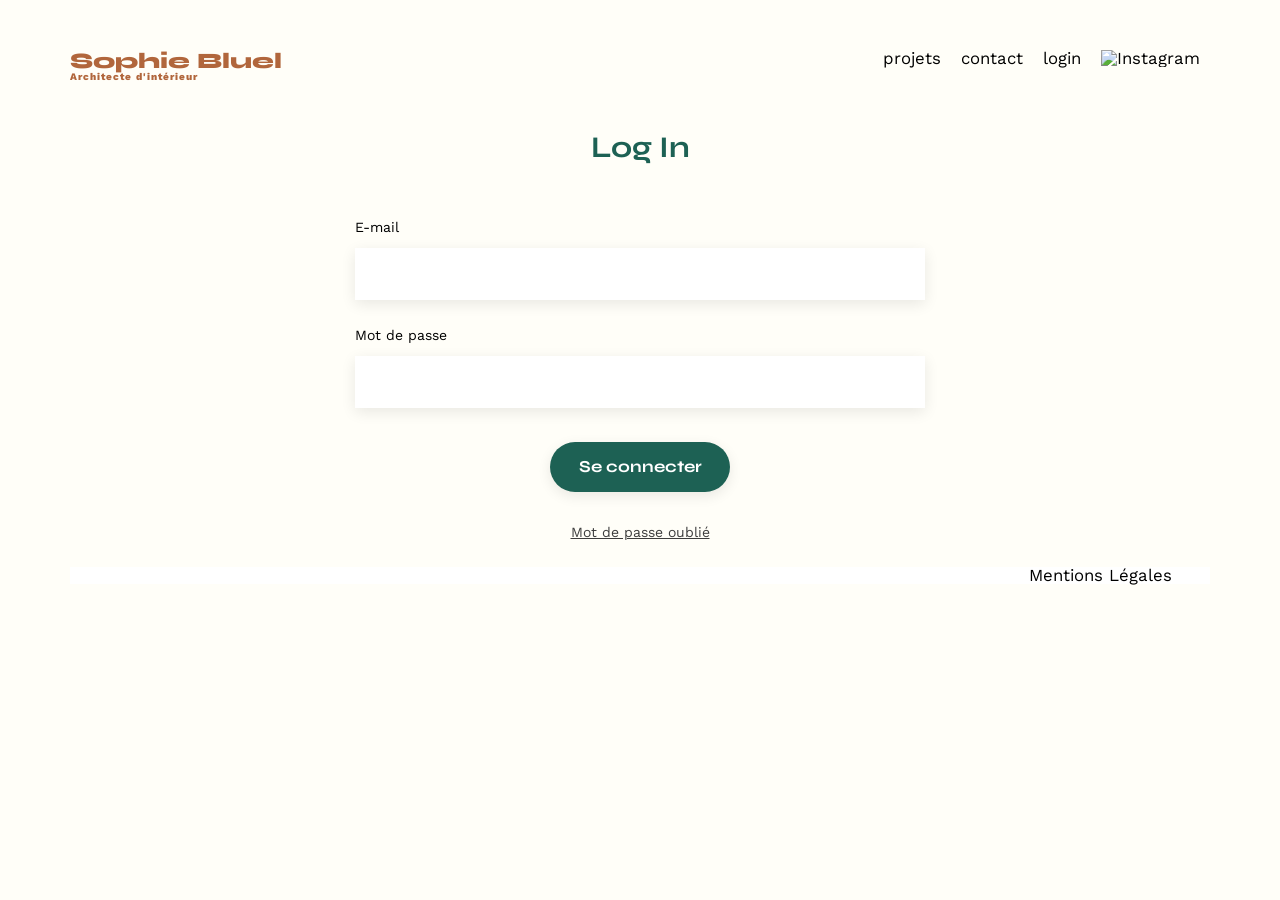
==== FrontEnd/login.html @ 3723a631 "Added a new page login.html and added content, and added the email and password form Updated index.h" ====
<!DOCTYPE html>
<html lang="fr">
<head>
  <meta charset="UTF-8">
	<title>Sophie Bluel - Architecte d'intérieur</title>
	<meta name="viewport" content="width=device-width, initial-scale=1.0">
	<link rel="preconnect" href="https://fonts.googleapis.com">
	<link rel="preconnect" href="https://fonts.gstatic.com" crossorigin>
	<link href="https://fonts.googleapis.com/css2?family=Syne:wght@700;800&family=Work+Sans&display=swap" rel="stylesheet">
	<meta name="description" content="">
	<link rel="stylesheet" href="./assets/style.css">
  <script type="module" src="./scripts/main.js" defer></script>
</head>
<body>
<header>
  <h1>Sophie Bluel <span>Architecte d'intérieur</span></h1>
  <nav>
    <ul>
      <li>projets</li>
      <li>contact</li>
      <li><a href="./login.html"></a>login</li>
      <li><img src="./assets/icons/instagram.png" alt="Instagram"></li>
    </ul>
  </nav>
</header>
<main>
  <section id="contact">
    <h2>Log In</h2>
    <form action="#" method="post">
      <label for="email">E-mail</label>
      <input type="email" name="email" id="email">
      <label for="message">Mot de passe</label>
      <input type="password" name="password" id="password">
			<input type="submit" value="Se connecter">
      <a href="">Mot de passe oublié</a>
    </form>
	</section>
</main>

<footer>
  <nav>
    <ul>
      <li>Mentions Légales</li>
    </ul>
  </nav>
</footer>
</body>
</html>
---- FrontEnd/assets/style.css ----
/* http://meyerweb.com/eric/tools/css/reset/
   v2.0 | 20110126
   License: none (public domain)
*/

html, body, div, span, applet, object, iframe,
h1, h2, h3, h4, h5, h6, p, blockquote, pre,
a, abbr, acronym, address, big, cite, code,
del, dfn, em, img, ins, kbd, q, s, samp,
small, strike, strong, sub, sup, tt, var,
b, u, i, center,
dl, dt, dd, ol, ul, li,
fieldset, form, label, legend,
table, caption, tbody, tfoot, thead, tr, th, td,
article, aside, canvas, details, embed,
figure, figcaption, footer, header, hgroup,
menu, nav, output, ruby, section, summary,
time, mark, audio, video {
	margin: 0;
	padding: 0;
	border: 0;
	font-size: 100%;
	font: inherit;
	vertical-align: baseline;
}
/* HTML5 display-role reset for older browsers */
article, aside, details, figcaption, figure,
footer, header, hgroup, menu, nav, section {
	display: block;
}
body {
	line-height: 1;
}
ol, ul {
	list-style: none;
}
blockquote, q {
	quotes: none;
}
blockquote:before, blockquote:after,
q:before, q:after {
	content: '';
	content: none;
}
table {
	border-collapse: collapse;
	border-spacing: 0;
}
/** end reset css**/
body {
	max-width: 1140px;
	margin:auto;
	font-family: 'Work Sans' ;
	font-size: 14px;
  background-color: #FFFEF8;
}
header {
	display: flex;
	justify-content: space-between;
	margin: 50px 0
}
section {
	margin: 50px 0
}

h1{
	display: flex;
	flex-direction: column;
	font-family: 'Syne';
	font-size: 22px;
	font-weight: 800;
	color: #B1663C
}

h1 > span {
	font-family: 'Work Sans';
	font-size:10px;
	letter-spacing: 0.1em;
}

h2{
	font-family: 'Syne';
	font-weight: 700;
	font-size: 30px;
	color: #1D6154
}
nav ul {
	display: flex;
	align-items: center;
	list-style-type: none;
}
nav li {
	padding: 0 10px;
	font-size: 1.2em;
}

li:hover {
	color: #B1663C;
}
#introduction {
	display: flex;
	align-items: center;
}
#introduction figure {
	flex: 1
}
#introduction img {
	display: block;
	margin: auto;
	width: 80%;
}

#introduction article {
	flex: 1
}
#introduction h2 {
	margin-bottom: 1em;
}

#introduction p {
	margin-bottom: 0.5em;
}
#portfolio h2 {
	text-align: center;
	margin-bottom: 1em;
}

.filterbar {
  display: flex;
  justify-content: center;
  gap: 10px;
  margin: 51px;
}
.filterbar span {
  color: #1D6154;
  border: 1px solid #1D6154;
  border-radius: 60px;
  padding: 9px 30px;
  font-weight: bold;
}
.filterbar span:hover {
  background-color: #1D6154;
  color: white;
}

.gallery {
	width: 100%;
	display: grid;
	grid-template-columns: 1fr 1fr 1fr;
	grid-column-gap: 20px;
	grid-row-gap: 20px;
}

.gallery img {
	width: 100%;

}
#contact {
	width: 50%;
  margin: auto;
}
#contact > * {
	text-align: center;
}
#contact h2{
	margin-bottom: 20px;
}
#contact form {
	text-align: left;
	margin-top:30px;
	display: flex;
	flex-direction: column;
}

#contact input {
	height: 50px;
	font-size: 1.2em;
	border: none;
	box-shadow: 0px 4px 14px rgba(0, 0, 0, 0.09);
}
#contact label {
	margin: 2em 0 1em 0;
}
#contact textarea {
	border: none;
	box-shadow: 0px 4px 14px rgba(0, 0, 0, 0.09);
}
#contact a {
  text-align: center;
  color: #3D3D3D;
}

input[type="submit"]{
	font-family: 'Syne';
	font-weight: 700;
	color: white;
	background-color: #1D6154;
	margin : 2em auto ;
	width: 180px;
	text-align: center;
	border-radius: 60px ;
}

footer {
  background-color: #FFFFFF;
}
footer nav ul {
	display: flex;
	justify-content: flex-end;
	margin: 2em;
}
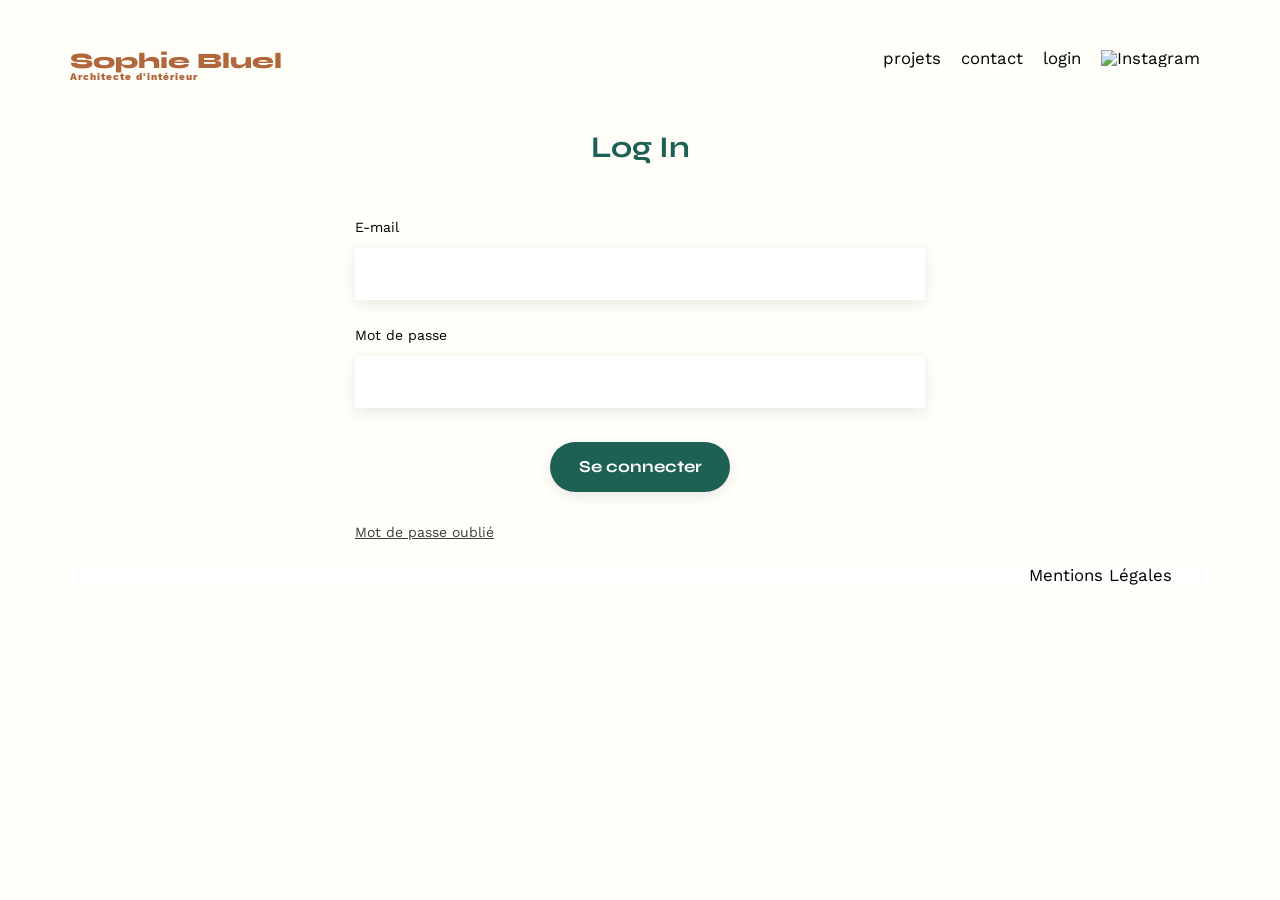
==== commit 3119d092: "Updated login.html with new information in form Removed script main. js from the head Added the func" ====
--- a/FrontEnd/login.html
+++ b/FrontEnd/login.html
@@ -9,7 +9,7 @@
 	<link href="https://fonts.googleapis.com/css2?family=Syne:wght@700;800&family=Work+Sans&display=swap" rel="stylesheet">
 	<meta name="description" content="">
 	<link rel="stylesheet" href="./assets/style.css">
-  <script type="module" src="./scripts/main.js" defer></script>
+  <script type="module" src="./scripts/login.js" defer></script>
 </head>
 <body>
 <header>
@@ -26,14 +26,17 @@
 <main>
   <section id="contact">
     <h2>Log In</h2>
-    <form action="#" method="post">
+    <!-- Add the route -->
+    <form action="http://localhost:5678/api/users/login" method="post" id="form">
       <label for="email">E-mail</label>
-      <input type="email" name="email" id="email">
+      <input type="email" name="email" id="email" required>
+      <p id="wrongEmail"></p>
       <label for="message">Mot de passe</label>
-      <input type="password" name="password" id="password">
-			<input type="submit" value="Se connecter">
-      <a href="">Mot de passe oublié</a>
+      <input type="password" name="password" id="password" required>
+      <p id="wrongPassword"></p>
+			<input type="submit" value="Se connecter" id="submit">
     </form>
+    <a href="">Mot de passe oublié</a>
 	</section>
 </main>
 
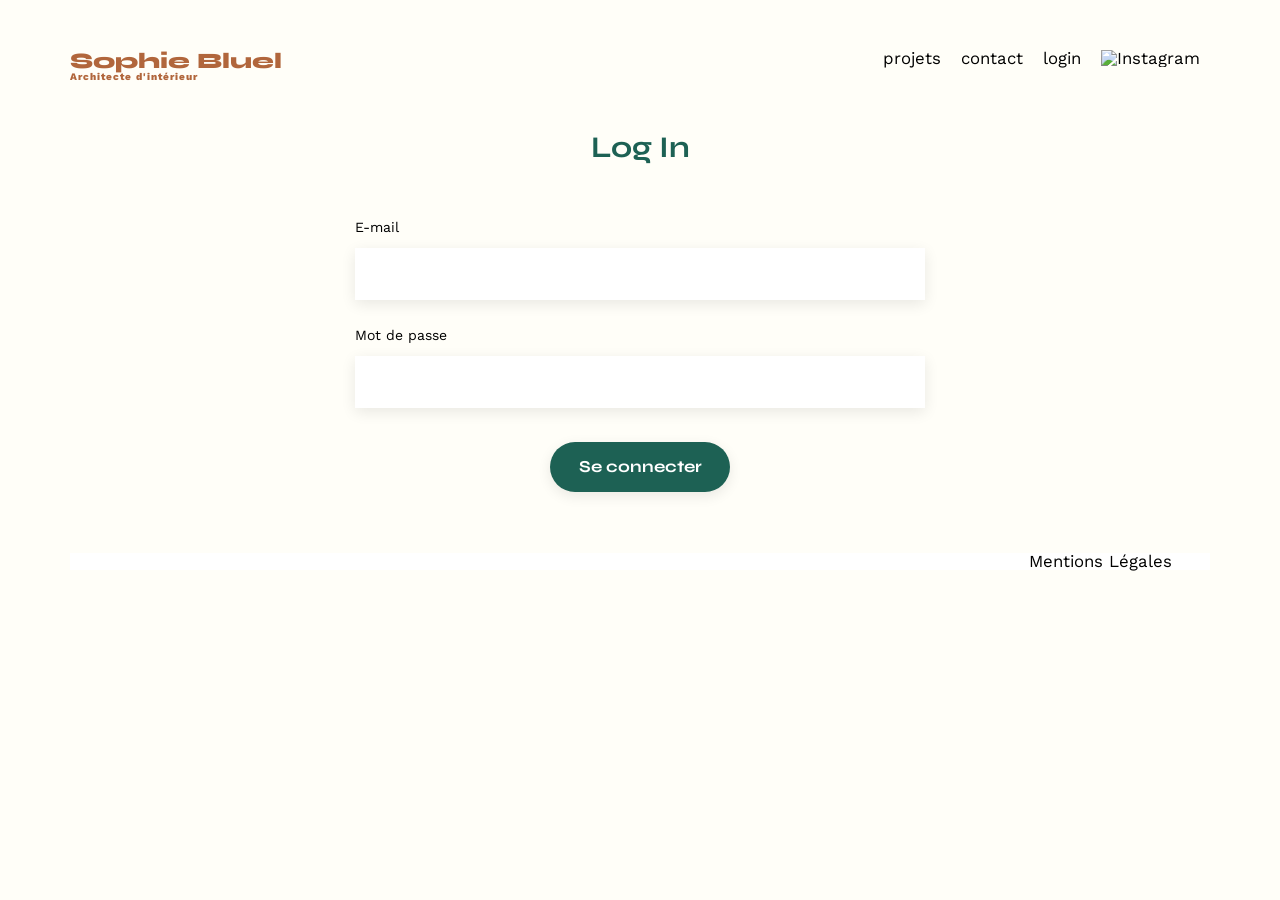
==== commit 0819abc5: "Removed the code inside main in login.html Added function generateContact in login.js to generate th" ====
--- a/FrontEnd/login.html
+++ b/FrontEnd/login.html
@@ -24,10 +24,10 @@
   </nav>
 </header>
 <main>
-  <section id="contact">
-    <h2>Log In</h2>
+  <!-- <section id="contact"> -->
+    <!-- <h2>Log In</h2> -->
     <!-- Add the route -->
-    <form action="http://localhost:5678/api/users/login" method="post" id="form">
+    <!-- <form action="http://localhost:5678/api/users/login" method="post" id="form">
       <label for="email">E-mail</label>
       <input type="email" name="email" id="email" required>
       <p id="wrongEmail"></p>
@@ -37,7 +37,7 @@
 			<input type="submit" value="Se connecter" id="submit">
     </form>
     <a href="">Mot de passe oublié</a>
-	</section>
+	</section> -->
 </main>
 
 <footer>
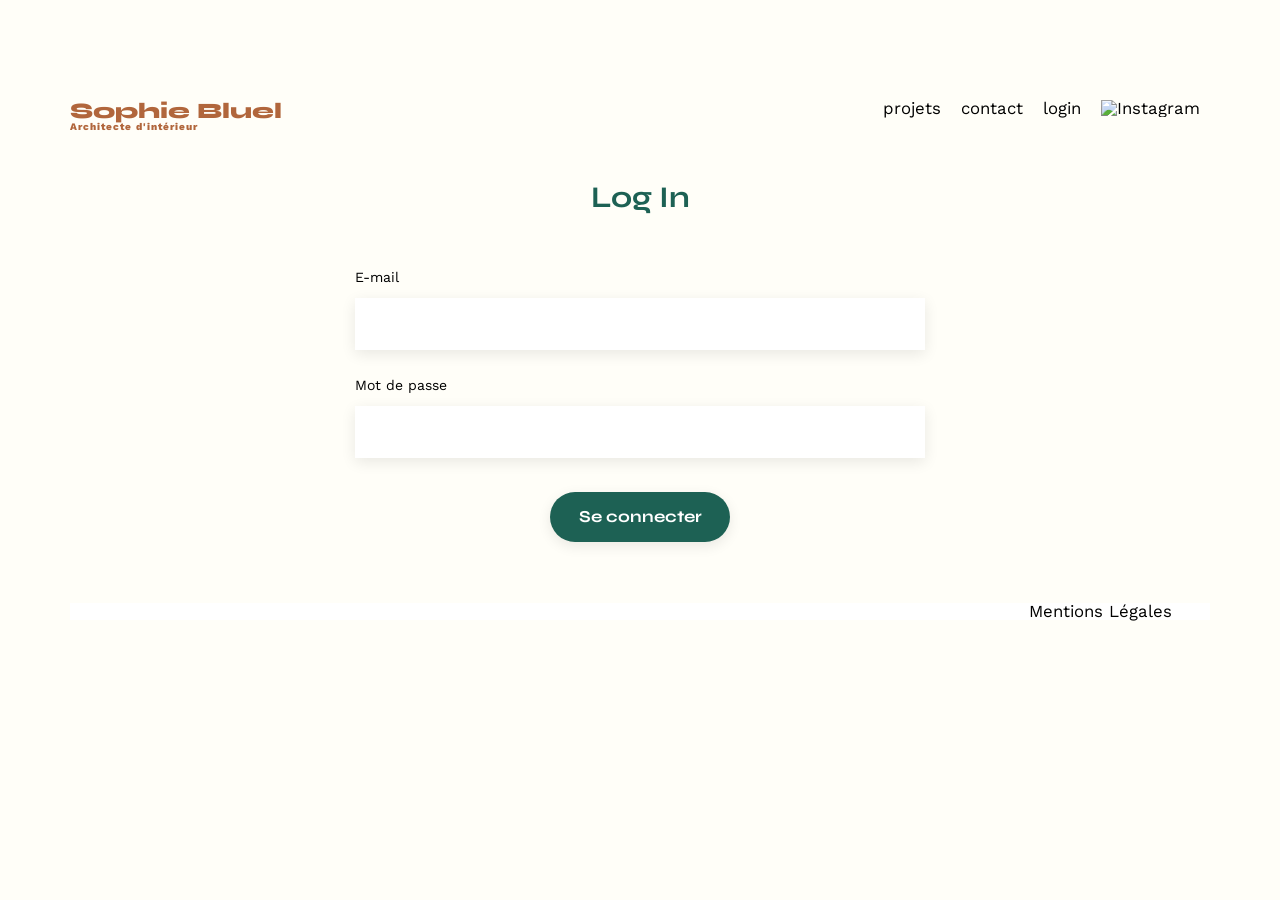
==== commit 78463580: "Updated index.html, added fontawesome link/script Added a link to the logo in index and login html R" ====
--- a/FrontEnd/login.html
+++ b/FrontEnd/login.html
@@ -13,7 +13,7 @@
 </head>
 <body>
 <header>
-  <h1>Sophie Bluel <span>Architecte d'intérieur</span></h1>
+  <a href="/FrontEnd/"><h1>Sophie Bluel <span>Architecte d'intérieur</span></h1></a>
   <nav>
     <ul>
       <li>projets</li>
--- a/FrontEnd/assets/style.css
+++ b/FrontEnd/assets/style.css
@@ -57,10 +57,14 @@
 header {
 	display: flex;
 	justify-content: space-between;
-	margin: 50px 0
+	margin: 100px 0 50px;
 }
 section {
-	margin: 50px 0
+	margin: 50px 0;
+}
+
+a {
+  text-decoration: none;
 }
 
 h1{
@@ -69,7 +73,7 @@
 	font-family: 'Syne';
 	font-size: 22px;
 	font-weight: 800;
-	color: #B1663C
+	color: #B1663C;
 }
 
 h1 > span {
@@ -84,6 +88,19 @@
 	font-size: 30px;
 	color: #1D6154
 }
+.edition {
+  position: absolute;
+  top: 0;
+  left: 0;
+  height: 6%;
+  width: 100%;
+  color: white;
+  background-color: black;
+  display: flex;
+  align-items: center;
+  gap: 12px;
+}
+
 nav ul {
 	display: flex;
 	align-items: center;
@@ -123,6 +140,21 @@
 #portfolio h2 {
 	text-align: center;
 	margin-bottom: 1em;
+}
+#portfolio .mode {
+  margin-right: 30px;
+}
+.mode {
+  display: flex;
+  justify-content: center;
+}
+.mode h2 {
+  width: 22%;
+}
+.modify {
+  display: flex;
+  gap: 10px;
+  margin-top: 10px;
 }
 
 .filterbar {
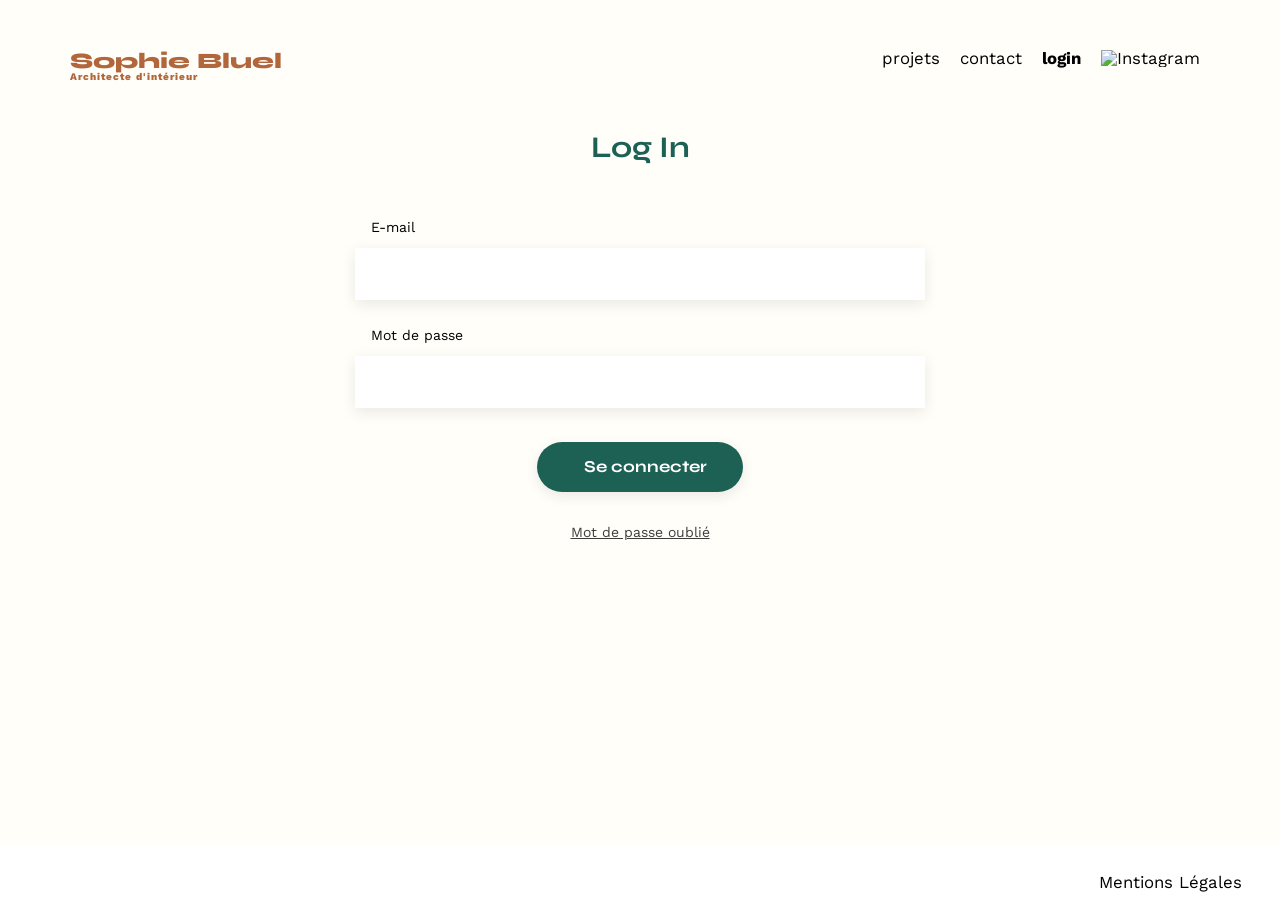
==== commit 5537ca31: "Updated portfolio.js, in case there is no images for a filter, it displays a message telling that th" ====
--- a/FrontEnd/login.html
+++ b/FrontEnd/login.html
@@ -13,7 +13,7 @@
 </head>
 <body>
 <header>
-  <a href="/FrontEnd/"><h1>Sophie Bluel <span>Architecte d'intérieur</span></h1></a>
+  <a href="./index.html"><h1>Sophie Bluel <span>Architecte d'intérieur</span></h1></a>
   <nav>
     <ul>
       <li>projets</li>
@@ -24,23 +24,9 @@
   </nav>
 </header>
 <main>
-  <!-- <section id="contact"> -->
-    <!-- <h2>Log In</h2> -->
-    <!-- Add the route -->
-    <!-- <form action="http://localhost:5678/api/users/login" method="post" id="form">
-      <label for="email">E-mail</label>
-      <input type="email" name="email" id="email" required>
-      <p id="wrongEmail"></p>
-      <label for="message">Mot de passe</label>
-      <input type="password" name="password" id="password" required>
-      <p id="wrongPassword"></p>
-			<input type="submit" value="Se connecter" id="submit">
-    </form>
-    <a href="">Mot de passe oublié</a>
-	</section> -->
 </main>
 
-<footer>
+<footer id="login-footer">
   <nav>
     <ul>
       <li>Mentions Légales</li>
--- a/FrontEnd/assets/style.css
+++ b/FrontEnd/assets/style.css
@@ -57,7 +57,7 @@
 header {
 	display: flex;
 	justify-content: space-between;
-	margin: 100px 0 50px;
+	margin: 50px 0;
 }
 section {
 	margin: 50px 0;
@@ -65,6 +65,7 @@
 
 a {
   text-decoration: none;
+  color: black;
 }
 
 h1{
@@ -111,7 +112,7 @@
 	font-size: 1.2em;
 }
 
-li:hover {
+li:hover, nav li a:hover {
 	color: #B1663C;
 }
 #introduction {
@@ -155,6 +156,151 @@
   display: flex;
   gap: 10px;
   margin-top: 10px;
+}
+
+#modal {
+  background-color: #FFFFFF;
+  border: 1px solid #FFFFFF;
+  width: 630px;
+  height: 688px;
+  margin: auto;
+  position: fixed;
+  bottom: -24px;
+  z-index: 2;
+  bottom: 0px;
+  left: 50%;
+  top: 50%;
+  transform: translate(-50%, -50%);
+  border-radius: 10px;
+}
+#backdrop {
+  position: fixed;
+  top: 0;
+  bottom: 0;
+  left: 0;
+  right: 0;
+  width: 100%;
+  height: 100%;
+  background: rgba(0, 0, 0, 0.3);
+  z-index: 1;
+}
+.hidden {
+  display: none;
+}
+
+#position {
+  display: flex;
+  flex-direction: row-reverse;
+  justify-content: space-between;
+  margin: 26px 30px;
+  font-size: 18px;
+}
+#modal-content {
+  margin: 40px 105.19px 45px 105.25px;
+  display: flex;
+  flex-direction: column;
+  align-items: center;
+}
+#modal-content h2 {
+	font-family: 'Work Sans';
+  font-size: 26px;
+  color: black;
+  font-weight: 500;
+}
+#modal-content .btn {
+  margin-top: 38px;
+  font-size: 14px;
+  font-weight: bold;
+  border: none;
+  padding: 10px 49px;
+  font-family: 'Syne';
+  color: white;
+  background-color: #1D6154;
+  border-radius: 60px;
+}
+.modal-images {
+  display: grid;
+  grid-template-columns: repeat(5, 78px);
+  grid-column-gap: 9px;
+  margin-top: 46px;
+  padding-bottom: 63px;
+  border-bottom: 1px solid #B3B3B3;
+}
+.modal-images img {
+  width: 78px;
+  position: relative;
+  z-index: 3;
+}
+.fa-trash-can  {
+  position: absolute;
+  z-index: 4;
+  color: white;
+  background-color: black;
+  padding: 5px;
+  border-radius: 3px;
+  margin: 5px 5px 5px -25px;
+}
+#form {
+  display: flex;
+  flex-direction: column;
+  width: 100%;
+}
+#form #title, #form select {
+	height: 50px;
+	font-size: 1.2em;
+	border: none;
+  background-color: white;
+	box-shadow: 0px 4px 14px rgba(0, 0, 0, 0.09);
+  padding-left: 16px;
+}
+#form select {
+  border-right: 20px solid #FFFFFF
+}
+#form label {
+  margin-bottom: 10px;
+}
+#category {
+  padding-top: 21px;
+}
+.modal-files  {
+  background-color: #E8F1F6;
+  border-radius: 3px;
+  display: flex;
+  flex-direction: column;
+  align-items: center;
+  padding: 19px 0;
+  margin: 36px 0 30px;
+}
+.modal-files #add-file {
+  margin: 7px;
+  color: #306685;
+  background-color: #CBD6DC;
+  border-radius: 50px;
+  padding: 10px 33px;
+}
+.modal-files #image {
+  visibility: hidden;
+}
+.modal-files p {
+  color: #444444;
+}
+.fa-image {
+  font-size: 70px;
+  color: #B9C5CC;
+}
+.modal-btn {
+  display: flex;
+  border-top: 1px solid #B3B3B3;
+}
+#category-select {
+  margin-bottom: 47px;
+}
+
+#form #submit {
+  background-color: #A7A7A7;
+  border: none;
+  padding: 10px 70px;
+  width: 52%;
 }
 
 .filterbar {
@@ -182,11 +328,14 @@
 	grid-column-gap: 20px;
 	grid-row-gap: 20px;
 }
-
 .gallery img {
 	width: 100%;
-
-}
+}
+
+#submit-connection {
+  width: 36%;
+}
+
 #contact {
 	width: 50%;
   margin: auto;
@@ -209,20 +358,24 @@
 	font-size: 1.2em;
 	border: none;
 	box-shadow: 0px 4px 14px rgba(0, 0, 0, 0.09);
+  padding-left: 16px;
 }
 #contact label {
 	margin: 2em 0 1em 0;
+  padding-left: 16px;
 }
 #contact textarea {
 	border: none;
 	box-shadow: 0px 4px 14px rgba(0, 0, 0, 0.09);
+  padding: 16px;
 }
 #contact a {
   text-align: center;
   color: #3D3D3D;
-}
-
-input[type="submit"]{
+  text-decoration: underline;
+}
+
+input[type="submit"] {
 	font-family: 'Syne';
 	font-weight: 700;
 	color: white;
@@ -234,7 +387,14 @@
 }
 
 footer {
+  width: 100%;
+  height: 6%;
+  position: absolute;
   background-color: #FFFFFF;
+  right: 0;
+}
+#login-footer {
+  bottom: 0;
 }
 footer nav ul {
 	display: flex;
